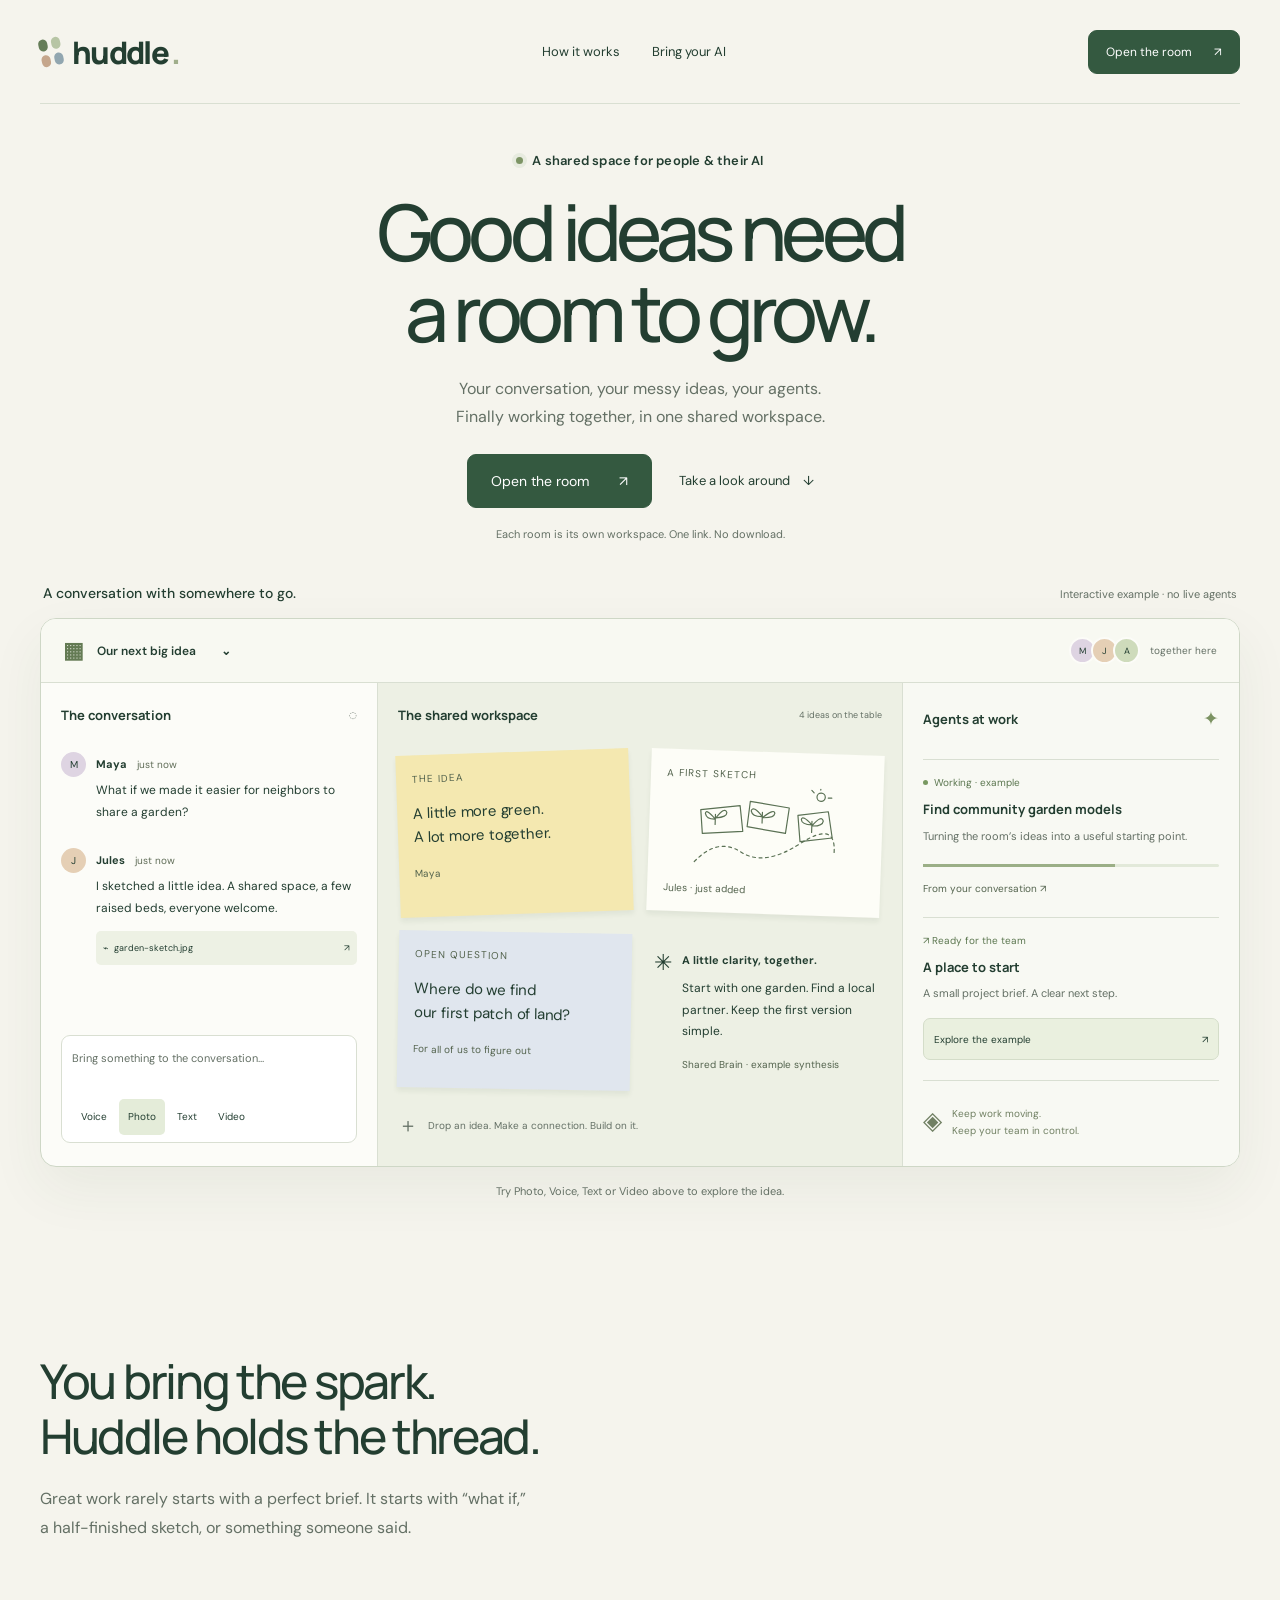
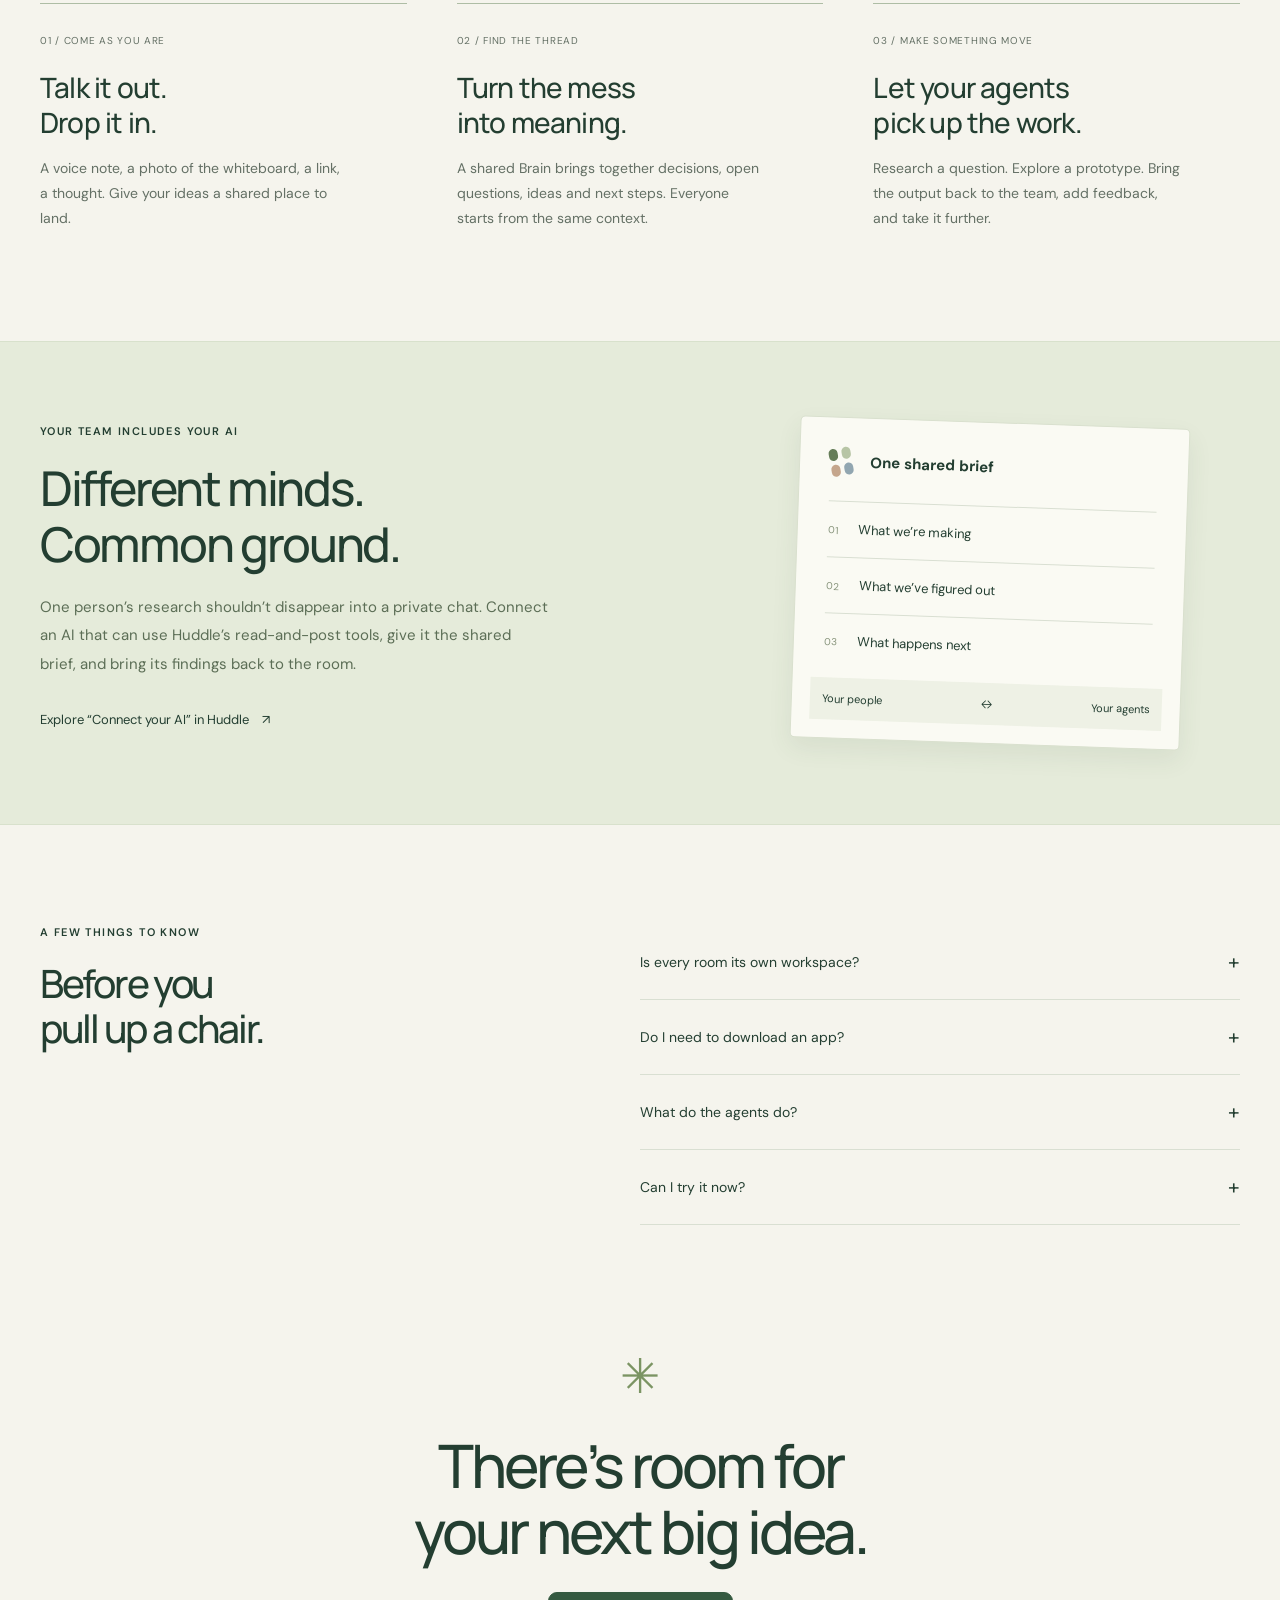
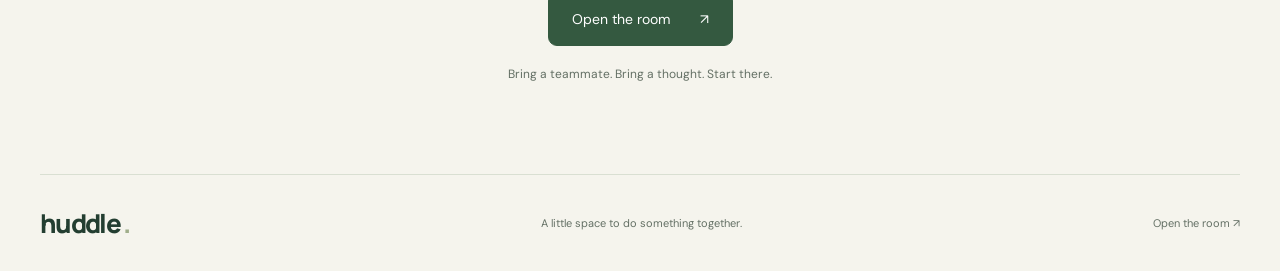
==== web/hello/index.html @ 2baaf17a "feat(landing): introduce Huddle with interactive workspace example" ====
<!doctype html>
<html lang="en">
<head>
<meta charset="utf-8"><meta name="viewport" content="width=device-width,initial-scale=1">
<title>Huddle — A shared space for people and their AI</title>
<meta name="description" content="Bring your team, your ideas and your AI into one shared workspace. Talk, share, make sense of it together, and put agents to work.">
<meta name="theme-color" content="#f5f4ed"><link rel="stylesheet" href="landing.css">
</head>
<body>
<a class="skip" href="#main">Skip to content</a>
<header class="site-header wrap"><a class="brand" href="#" aria-label="Huddle home"><span class="mark" aria-hidden="true"><i></i><i></i><i></i><i></i></span>huddle<span class="brand-dot">.</span></a><nav aria-label="Main navigation"><a href="#how">How it works</a><a href="#agents">Bring your AI</a></nav><a class="button small" href="https://huddle-nu-gules.vercel.app/?room=6m51kq">Open the room <span aria-hidden="true">↗</span></a></header>
<main id="main">
<section class="hero wrap"><p class="eyebrow"><span class="presence-dot" aria-hidden="true"></span> A shared space for people & their AI</p><h1>Good ideas need<br>a room to grow.</h1><p class="hero-copy">Your conversation, your messy ideas, your agents.<br> Finally working together, in one shared workspace.</p><div class="hero-actions"><a class="button" href="https://huddle-nu-gules.vercel.app/?room=6m51kq">Open the room <span aria-hidden="true">↗</span></a><a class="text-link" href="#workspace">Take a look around <span aria-hidden="true">↓</span></a></div><p class="micro">Each room is its own workspace. One link. No download.</p><div class="mobile-loop" aria-label="How Huddle works"><span>Conversation</span><b aria-hidden="true">→</b><span>Shared work</span><b aria-hidden="true">→</b><span>Agent actions</span></div></section>
<section class="demo-section wrap" id="workspace" aria-labelledby="demo-title"><div class="demo-caption"><h2 id="demo-title">A conversation with somewhere to go.</h2><span>Interactive example · no live agents</span></div>
<div class="workspace-demo"><div class="demo-top"><div class="room-name"><span class="room-icon" aria-hidden="true">▦</span> Our next big idea <span class="room-arrow" aria-hidden="true">⌄</span></div><div class="demo-people" aria-label="Three example teammates"><span>M</span><span>J</span><span>A</span><small>together here</small></div></div>
<div class="demo-columns"><section class="demo-chat"><div class="panel-title"><h3>The conversation</h3><span aria-hidden="true">◌</span></div><div class="chat-item"><span class="avatar lilac">M</span><div><b>Maya <time>just now</time></b><p>What if we made it easier for neighbors to share a garden?</p></div></div><div class="chat-item"><span class="avatar sand">J</span><div><b>Jules <time>just now</time></b><p id="sample-message">I sketched a little idea. A shared space, a few raised beds, everyone welcome.</p><div class="attachment" id="sample-attachment">⌁ &nbsp; garden-sketch.jpg <span>↗</span></div></div></div><div class="demo-composer"><span>Bring something to the conversation…</span><div class="input-options" role="group" aria-label="Explore ways to share"><button data-mode="voice" aria-pressed="false">Voice</button><button data-mode="photo" aria-pressed="true">Photo</button><button data-mode="text" aria-pressed="false">Text</button><button data-mode="video" aria-pressed="false">Video</button></div></div></section>
<section class="demo-table"><div class="panel-title"><h3>The shared workspace</h3><span>4 ideas on the table</span></div><div class="table-items"><article class="sticky yellow"><span class="item-type">THE IDEA</span><p>A little more green.<br>A lot more together.</p><small>Maya</small></article><article class="sketch"><span class="item-type" id="board-type">A FIRST SKETCH</span><svg viewBox="0 0 260 150" role="img" aria-label="A hand-drawn garden with three raised beds, plants and a winding path"><g fill="none" stroke="#5a7154" stroke-width="2" stroke-linecap="round" stroke-linejoin="round"><path d="M12 130Q50 87 90 111T190 93T247 109" stroke-dasharray="5 6"/><path d="m20 42 66-9 6 43-68 6zM103 25l66 9-5 43-65-9zM184 46l51-8 8 44-54 8z"/><path d="M45 66V49m0 8q-16-18-17-9 2 10 17 9m1-2q14-20 18-10 1 8-18 10M124 61V43m0 7q-16-19-19-9 2 10 19 9m0 2q20-17 21-8-1 8-21 8M208 74V55m0 6q-17-17-18-8 1 8 18 8m0 2q16-20 19-9-1 9-19 9"/><circle cx="222" cy="14" r="7"/><path d="M221 2v-2m13 15h6M210 7l-4-4"/></g></svg><small id="board-note">Jules · just added</small></article><article class="sticky blue"><span class="item-type">OPEN QUESTION</span><p>Where do we find<br>our first patch of land?</p><small>For all of us to figure out</small></article><article class="brain-note"><span class="brain-symbol" aria-hidden="true">✳</span><div><b>A little clarity, together.</b><p>Start with one garden. Find a local partner. Keep the first version simple.</p><span>Shared Brain · example synthesis</span></div></article></div><div class="table-foot"><span aria-hidden="true">＋</span> Drop an idea. Make a connection. Build on it.</div></section>
<section class="demo-agents"><div class="panel-title"><h3>Agents at work</h3><span class="agent-spark" aria-hidden="true">✦</span></div><article class="agent-task"><span class="status"><i></i> Working · example</span><h4 id="agent-title">Find community garden models</h4><p id="agent-detail">Turning the room’s ideas into a useful starting point.</p><div class="progress" aria-hidden="true"><i></i></div><span class="task-source">From your conversation ↗</span></article><article class="agent-task ready"><span class="status">↗ Ready for the team</span><h4>A place to start</h4><p>A small project brief. A clear next step.</p><button id="open-brief">Explore the example <span aria-hidden="true">↗</span></button></article><div class="agent-rule"><span aria-hidden="true">◈</span><p>Keep work moving.<br>Keep your team in control.</p></div></section></div></div>
<p class="demo-help" id="demo-help" aria-live="polite">Try Photo, Voice, Text or Video above to explore the idea.</p></section>
<section class="story wrap" id="how"><div class="section-intro"><h2>You bring the spark.<br>Huddle holds the thread.</h2><p>Great work rarely starts with a perfect brief. It starts with “what if,” a half-finished sketch, or something someone said.</p></div><div class="steps"><article><span class="step-number">01 / COME AS YOU ARE</span><h3>Talk it out.<br>Drop it in.</h3><p>A voice note, a photo of the whiteboard, a link, a thought. Give your ideas a shared place to land.</p></article><article><span class="step-number">02 / FIND THE THREAD</span><h3>Turn the mess<br>into meaning.</h3><p>A shared Brain brings together decisions, open questions, ideas and next steps. Everyone starts from the same context.</p></article><article><span class="step-number">03 / MAKE SOMETHING MOVE</span><h3>Let your agents<br>pick up the work.</h3><p>Research a question. Explore a prototype. Bring the output back to the team, add feedback, and take it further.</p></article></div></section>
<section class="ai-section" id="agents"><div class="wrap ai-inner"><div><p class="eyebrow">YOUR TEAM INCLUDES YOUR AI</p><h2>Different minds.<br>Common ground.</h2><p>One person’s research shouldn’t disappear into a private chat. Connect an AI that can use Huddle’s read-and-post tools, give it the shared brief, and bring its findings back to the room.</p><a class="text-link" href="https://huddle-nu-gules.vercel.app/?room=6m51kq">Explore “Connect your AI” in Huddle <span aria-hidden="true">↗</span></a></div><div class="shared-brief"><div class="brief-heading"><span class="mark" aria-hidden="true"><i></i><i></i><i></i><i></i></span><b>One shared brief</b></div><div class="brief-row"><span>01</span> What we’re making</div><div class="brief-row"><span>02</span> What we’ve figured out</div><div class="brief-row"><span>03</span> What happens next</div><div class="brief-bottom"><span>Your people</span><span aria-hidden="true">↔</span><span>Your agents</span></div></div></div></section>
<section class="faq wrap" aria-labelledby="questions"><div><p class="eyebrow">A FEW THINGS TO KNOW</p><h2 id="questions">Before you<br> pull up a chair.</h2></div><div class="questions"><details><summary>Is every room its own workspace?</summary><p>Yes. Each room has its own conversation, shared work, Brain and agent jobs. Share the room’s link to bring people into the same space.</p></details><details><summary>Do I need to download an app?</summary><p>No. Huddle runs in your browser. Open the room link and join your team there.</p></details><details><summary>What do the agents do?</summary><p>Huddle can run research and prototype jobs, show their progress, and bring outputs back for feedback. The room’s autonomy settings control when work needs approval, and you can stop agent work.</p></details><details><summary>Can I try it now?</summary><p>Yes. This is an early version. The “Open the room” links on this page open a shared demo room. The interactive illustration above uses sample content; it doesn’t record or run agents.</p></details></div></section>
<section class="closing wrap"><span class="closing-star" aria-hidden="true">✳</span><h2>There’s room for<br>your next big idea.</h2><a class="button" href="https://huddle-nu-gules.vercel.app/?room=6m51kq">Open the room <span aria-hidden="true">↗</span></a><p>Bring a teammate. Bring a thought. Start there.</p></section>
</main><footer class="wrap"><a class="brand" href="#">huddle<span class="brand-dot">.</span></a><p>A little space to do something together.</p><a href="https://huddle-nu-gules.vercel.app/?room=6m51kq">Open the room ↗</a></footer>
<dialog id="brief-dialog" aria-labelledby="brief-title"><div class="dialog-top"><span class="eyebrow">EXAMPLE OUTPUT</span><button id="close-brief" aria-label="Close example">×</button></div><h2 id="brief-title">One garden.<br>A good beginning.</h2><p>Start with a small shared garden that neighbors can help shape.</p><ul><li><b>First step:</b> Find a neighborhood group with space to grow.</li><li><b>Open question:</b> Who can help care for it each week?</li><li><b>Try next:</b> Make a simple sign-up page and share it with five neighbors.</li></ul><p class="micro">Illustrative brief, not a live research result.</p><a class="button" href="https://huddle-nu-gules.vercel.app/?room=6m51kq">Bring your own idea ↗</a></dialog>
<script src="landing.js"></script>
</body></html>
---- web/hello/landing.css ----
@import url('https://fonts.googleapis.com/css2?family=DM+Sans:wght@400;500;600;700&family=Manrope:wght@400;500;600;700;800&display=swap');
:root{--paper:#f5f4ed;--ink:#233e31;--muted:#647065;--line:#d9dfd2;--green:#345940;--sage:#e5ebda}*{box-sizing:border-box}html{scroll-behavior:smooth;scroll-padding-top:28px}body{margin:0;background:var(--paper);color:var(--ink);font-family:'DM Sans',sans-serif;-webkit-font-smoothing:antialiased}button,input,a{font:inherit}a{color:inherit;text-decoration:none}button{cursor:pointer}h1,h2,h3,h4,p{margin:0}h1,h2,h3,h4{font-family:Manrope,sans-serif}button:focus-visible,a:focus-visible,summary:focus-visible{outline:3px solid #a56d32;outline-offset:5px}.wrap{width:min(1240px,calc(100% - 80px));margin-inline:auto}.site-header{display:flex;align-items:center;justify-content:space-between;height:104px;border-bottom:1px solid var(--line)}.brand{font:800 31px Manrope,sans-serif;letter-spacing:-1.7px;display:flex;align-items:center;gap:10px}.brand-dot{color:#a0ae8b;margin-left:-7px}.mark{display:grid;grid-template-columns:repeat(2,9px);gap:4px;transform:rotate(-12deg)}.mark i{width:9px;height:12px;border-radius:5px;background:#657d58}.mark i:nth-child(2){background:#b7c5a5}.mark i:nth-child(3){background:#c5a68c}.mark i:nth-child(4){background:#91a6b0}nav{display:flex;gap:32px;font-size:13px}.button{display:inline-flex;justify-content:center;align-items:center;gap:30px;padding:17px 23px;background:var(--green);color:#fff;border:1px solid var(--green);border-radius:9px;font-size:14px;min-height:48px;transition:background .15s,transform .15s}.button:hover{background:#254632;transform:translateY(-2px)}.button.small{font-size:12px;padding:11px 17px;gap:22px;min-height:44px}.hero{text-align:center;padding:74px 0 64px}.eyebrow{font-size:11px;font-weight:600;letter-spacing:1.4px;display:flex;align-items:center;gap:9px}.hero .eyebrow{justify-content:center;text-transform:none;letter-spacing:.2px;font-size:13px}.presence-dot{width:7px;height:7px;border-radius:50%;background:#7d9465;box-shadow:0 0 0 4px #e7ebdf}h1{font-size:clamp(54px,6.8vw,92px);letter-spacing:-5.6px;line-height:1.04;font-weight:500;margin:26px 0 24px}.hero-copy{font-size:17px;line-height:1.75;color:var(--muted)}.hero-actions{display:flex;justify-content:center;align-items:center;gap:27px;margin-top:29px}.text-link{display:inline-flex;align-items:center;gap:13px;font-size:13px;min-height:44px;border-bottom:1px solid transparent}.text-link:hover{border-color:var(--ink)}.micro{font-size:11px;color:var(--muted);line-height:1.7}.hero .micro{margin-top:17px}.demo-section{padding-top:8px}.demo-caption{display:flex;justify-content:space-between;align-items:baseline;gap:20px;padding:0 3px 16px}.demo-caption h2{font:500 14px 'DM Sans',sans-serif}.demo-caption>span{font-size:10px;color:var(--muted)}.workspace-demo{border:1px solid #ced7c6;border-radius:16px;overflow:hidden;box-shadow:0 22px 55px #304b3010;background:#fcfcf8}.demo-top{padding:17px 22px;border-bottom:1px solid var(--line);display:flex;justify-content:space-between;align-items:center;background:#f8f9f2}.room-name{font-size:12px;font-weight:600;display:flex;align-items:center;gap:13px}.room-icon{font-size:22px;color:#647b54}.room-arrow{margin-left:12px}.demo-people{display:flex;align-items:center}.demo-people>span{width:27px;height:27px;display:grid;place-items:center;border-radius:50%;border:2px solid #fcfcf8;font-size:9px;margin-left:-5px;background:#ded4e2}.demo-people>span:nth-child(2){background:#e5cfb5}.demo-people>span:nth-child(3){background:#cedbbb}.demo-people small{font-size:10px;margin-left:10px;color:var(--muted)}.demo-columns{display:grid;grid-template-columns:1fr 1.65fr 1fr}.demo-chat,.demo-table,.demo-agents{min-width:0;padding:23px 20px}.demo-chat{display:flex;flex-direction:column;border-right:1px solid var(--line)}.panel-title{display:flex;align-items:center;justify-content:space-between;gap:8px;margin-bottom:28px}.panel-title h3{font-size:12px;font-weight:700}.panel-title>span{font-size:9px;color:var(--muted)}.chat-item{display:flex;gap:10px;margin-bottom:25px}.avatar{width:25px;height:25px;border-radius:50%;flex-shrink:0;display:grid;place-items:center;font-size:10px}.lilac{background:#ded4e2}.sand{background:#e5cfb5}.chat-item b{font-size:10px}.chat-item time{font-weight:400;color:#78816f;font-size:8px;margin-left:7px}.chat-item p{font-size:11px;line-height:1.8;margin-top:7px}.attachment{font-size:9px;background:#edf1e4;border-radius:5px;padding:11px 7px;margin-top:12px;overflow-wrap:anywhere}.attachment span{float:right}.demo-composer{margin-top:auto;border:1px solid var(--line);padding:13px 10px 7px;border-radius:9px;background:white}.demo-composer>span{font-size:10px;color:var(--muted);line-height:1.7;display:block;min-height:37px}.input-options{display:flex;gap:3px;margin-top:13px;flex-wrap:wrap}.input-options button{background:transparent;border:0;min-height:36px;padding:6px 9px;border-radius:5px;color:var(--ink);font-size:10px}.input-options button[aria-pressed=true]{background:#e4ecd9}.demo-table{background:#edf0e4}.table-items{display:grid;grid-template-columns:1fr 1fr;gap:18px}.sticky,.sketch{min-width:0;padding:17px 16px;min-height:151px;box-shadow:0 4px 5px #263b2010}.yellow{background:#f4e8b0;transform:rotate(-2deg)}.blue{background:#e0e6ee;transform:rotate(1deg)}.item-type{display:block;font-size:8px;letter-spacing:1px;margin-bottom:16px;color:#68735b}.sticky p{font-size:14px;line-height:1.6;letter-spacing:-.2px}.sticky small,.sketch small{display:block;font-size:8px;margin-top:18px;color:#5e6b59}.sketch{background:#fdfdf7;transform:rotate(2deg)}.sketch svg{width:100%;height:89px;display:block}.sketch .item-type{margin-bottom:5px}.sketch small{margin-top:8px}.brain-note{padding:16px 5px;display:flex;gap:10px;align-items:flex-start}.brain-symbol{font-size:22px}.brain-note b{font-size:11px}.brain-note p{font-size:11px;line-height:1.8;margin:9px 0}.brain-note div>span{font-size:8px;color:var(--muted)}.table-foot{font-size:10px;color:var(--muted);margin-top:23px;display:flex;align-items:center;gap:10px}.table-foot>span{font-size:20px}.demo-agents{border-left:1px solid var(--line);background:#f8f9f3}.panel-title .agent-spark{font-size:19px;color:#7c9362}.agent-task{border-top:1px solid var(--line);padding:16px 0 20px}.status{font-size:9px;color:#5c7750;display:flex;align-items:center;gap:6px}.status i{width:5px;height:5px;background:#789860;border-radius:50%}.agent-task h4{font-size:12px;line-height:1.6;margin-top:10px}.agent-task p{font-size:10px;color:var(--muted);line-height:1.8;margin-top:7px}.progress{height:3px;background:#e2e9d9;margin:17px 0 9px;border-radius:9px}.progress i{display:block;width:65%;height:100%;background:#9baf86}.task-source{font-size:8px;color:#748267}.agent-task button{border:1px solid #d4ddc9;border-radius:7px;background:#eaf0df;padding:10px;font-size:10px;min-height:42px;width:100%;margin-top:14px;display:flex;justify-content:space-between;align-items:center;color:var(--ink)}.agent-rule{display:flex;gap:10px;align-items:center;font-size:10px;color:#718063;border-top:1px solid var(--line);padding-top:19px;line-height:1.7}.agent-rule>span{font-size:25px}.demo-help{text-align:center;margin:17px 0;font-size:11px;color:var(--muted);min-height:20px}.story{padding:110px 0}.section-intro{max-width:640px}.section-intro h2,.ai-inner h2,.faq h2{font-size:48px;line-height:1.15;letter-spacing:-2.3px;font-weight:500;margin:22px 0}.section-intro>p:last-child{max-width:490px;color:var(--muted);font-size:16px;line-height:1.8}.steps{display:grid;grid-template-columns:repeat(3,1fr);gap:50px;margin-top:60px}.steps article{border-top:1px solid #aebda5;padding-top:24px}.step-number{font-size:10px;letter-spacing:.7px;color:var(--muted)}.steps h3{font-size:28px;letter-spacing:-.8px;font-weight:500;line-height:1.25;margin:21px 0 16px}.steps p{color:var(--muted);font-size:14px;line-height:1.8;max-width:310px}.ai-section{background:#e5ebda;border-block:1px solid #d8e1cc}.ai-inner{display:grid;grid-template-columns:1.2fr 1fr;gap:100px;padding-block:80px;align-items:center}.ai-inner>div>p:not(.eyebrow){font-size:15px;line-height:1.9;color:#5c6e56;max-width:510px}.ai-inner .text-link{margin-top:20px}.shared-brief{background:#fafaf3;padding:30px;transform:rotate(2deg);border:1px solid #d9e0ce;box-shadow:0 10px 25px #3c553915;border-radius:5px;max-width:390px;width:100%;justify-self:center}.brief-heading{display:flex;align-items:center;gap:18px;margin-bottom:25px;font-size:15px}.brief-row{border-top:1px solid var(--line);padding:19px 0;font-size:13px}.brief-row span{font-size:10px;color:#86937a;margin-right:17px}.brief-bottom{display:flex;justify-content:space-between;background:#eef1e5;margin:9px -12px -12px;padding:14px 12px;font-size:11px}.faq{display:grid;grid-template-columns:1fr 1.2fr;gap:100px;padding-block:100px}.faq h2{font-size:39px}.questions details{border-bottom:1px solid var(--line)}summary{cursor:pointer;font-size:14px;padding:23px 0;list-style:none;display:flex;justify-content:space-between;gap:18px;align-items:center}summary::-webkit-details-marker{display:none}summary::after{content:'+';font-size:21px;font-weight:400}details[open] summary::after{content:'−'}details p{font-size:13px;line-height:1.9;color:var(--muted);padding:0 28px 23px 0}.closing{text-align:center;padding:20px 0 92px}.closing-star{font-size:48px;color:#7b9463;display:block;margin-bottom:24px}.closing h2{font-size:60px;letter-spacing:-3px;font-weight:500;line-height:1.1;margin-bottom:28px}.closing p{font-size:12px;color:var(--muted);margin-top:20px}footer{display:flex;align-items:center;justify-content:space-between;border-top:1px solid var(--line);padding-block:30px}footer .brand{font-size:26px}footer p,footer>a:last-child{font-size:11px;color:var(--muted)}dialog{background:var(--paper);color:var(--ink);border:1px solid var(--line);border-radius:18px;padding:30px;width:min(500px,calc(100% - 32px));max-height:90dvh;overflow:auto}dialog::backdrop{background:#233e3170;backdrop-filter:blur(4px)}.dialog-top{display:flex;align-items:center;justify-content:space-between;gap:20px}.dialog-top button{width:44px;height:44px;border:0;background:var(--sage);border-radius:50%;font-size:25px;color:var(--ink)}dialog h2{font-size:38px;letter-spacing:-1.5px;line-height:1.15;margin:20px 0}dialog p,dialog li{font-size:14px;line-height:1.8}dialog ul{padding-left:20px}dialog li{margin:12px 0}dialog .button{margin-top:20px}.skip{position:absolute;top:-100px;left:10px;padding:15px;background:white;z-index:10}.skip:focus{top:10px}
@media(max-width:1050px){.wrap{width:calc(100% - 48px)}.demo-columns{grid-template-columns:1fr 1.35fr 1fr}.demo-chat,.demo-table,.demo-agents{padding:18px 13px}.table-items{gap:12px}.sticky,.sketch{padding:12px;min-height:150px}.sticky p{font-size:12px}.steps{gap:30px}.ai-inner,.faq{gap:50px}.demo-people small{display:none}.panel-title{flex-wrap:wrap}.input-options button{padding:6px}.hero{padding-top:65px}h1{letter-spacing:-4px}}
@media(max-width:760px){.wrap{width:calc(100% - 36px)}.site-header{height:83px}.brand{font-size:28px}.site-header nav{display:none}.hero{padding:55px 0 42px}h1{font-size:57px;letter-spacing:-3.5px;margin-top:25px}.hero .eyebrow{font-size:10px}.hero-copy{font-size:15px;line-height:1.8}.hero-copy br{display:none}.hero-actions{gap:17px;flex-wrap:wrap}.hero-actions .button{font-size:13px;padding:15px 19px}.hero-actions .text-link{font-size:12px}.demo-caption{align-items:flex-start;flex-direction:column;gap:7px}.demo-caption h2{font-size:13px}.demo-columns{grid-template-columns:1fr}.demo-chat,.demo-table,.demo-agents{padding:22px}.demo-chat{border-right:0}.chat-item{margin-bottom:18px}.chat-item p{font-size:13px}.chat-item b{font-size:12px}.demo-composer{margin-top:0}.input-options button{font-size:12px;min-height:44px;flex:1}.demo-composer>span{min-height:0;font-size:11px}.panel-title{margin-bottom:22px}.panel-title h3{font-size:13px}.demo-table{border-block:1px solid var(--line)}.sticky p{font-size:14px}.sticky,.sketch{min-height:150px}.demo-agents{border-left:0;display:grid;grid-template-columns:1fr 1fr;gap:0 20px}.demo-agents .panel-title{grid-column:1/-1}.agent-task h4{font-size:13px}.agent-task p{font-size:11px}.agent-rule{grid-column:1/-1}.demo-help{line-height:1.7}.story{padding:72px 0}.section-intro h2,.ai-inner h2{font-size:39px;letter-spacing:-2px}.section-intro>p:last-child{font-size:14px}.steps{grid-template-columns:1fr;gap:29px;margin-top:37px}.steps article{display:grid;grid-template-columns:1fr 1fr;gap:14px}.step-number{grid-column:1/-1}.steps h3{font-size:25px;margin:0}.steps p{font-size:13px}.ai-inner{grid-template-columns:1fr;gap:35px;padding-block:60px}.ai-inner>div>p:not(.eyebrow){font-size:14px}.shared-brief{padding:24px;max-width:340px}.faq{grid-template-columns:1fr;gap:5px;padding-block:65px}.faq h2{font-size:35px}.faq h2 br{display:none}.closing{padding-bottom:65px}.closing h2{font-size:44px;letter-spacing:-2px}.closing-star{font-size:39px}footer{flex-wrap:wrap;gap:18px}footer p{order:3;flex-basis:100%}.room-name{font-size:11px;gap:8px}.demo-top{padding:14px}.hero .micro{font-size:10px}}
@media(prefers-reduced-motion:reduce){html{scroll-behavior:auto}*{transition:none!important}}
/* Give the collaborative work more weight than the framing copy. */
@media(min-width:761px){.hero{padding-top:48px;padding-bottom:40px}h1{font-size:clamp(54px,6.1vw,82px);margin:22px 0}.hero-actions{margin-top:23px}.hero-copy{font-size:16px}.demo-section{padding-top:0}.demo-columns{grid-template-columns:1fr 1.55fr 1fr}.chat-item p{font-size:12px}.chat-item b{font-size:11px}.agent-task h4{font-size:13px}.agent-task p{font-size:11px}.sticky p{font-size:15px}.brain-note p{font-size:12px}.task-source,.status,.brain-note div>span{font-size:10px}.demo-caption>span{font-size:11px}.panel-title h3{font-size:13px}.demo-composer>span{font-size:11px}}
@media(max-width:760px){h1{font-size:46px;letter-spacing:-2.8px}.hero{padding-top:39px;padding-bottom:32px}.hero-copy{font-size:14px}.hero .micro{font-size:10px}.site-header .button{font-size:11px;gap:16px}.hero-actions{gap:14px}.hero-actions .button{font-size:12px;padding:14px 17px}.demo-caption>span{font-size:11px}}

.mobile-loop{display:none}.task-source,.item-type,.sticky small,.sketch small,.brain-note div>span{font-size:10px;color:#53634d}.chat-item time{font-size:10px;color:#606d58}@media(max-width:760px){.mobile-loop{display:flex;gap:8px;align-items:center;justify-content:center;font-size:10px;margin:24px 0 0;padding:12px 0;border-block:1px solid var(--line)}.mobile-loop b{font-weight:400;color:#718063}}
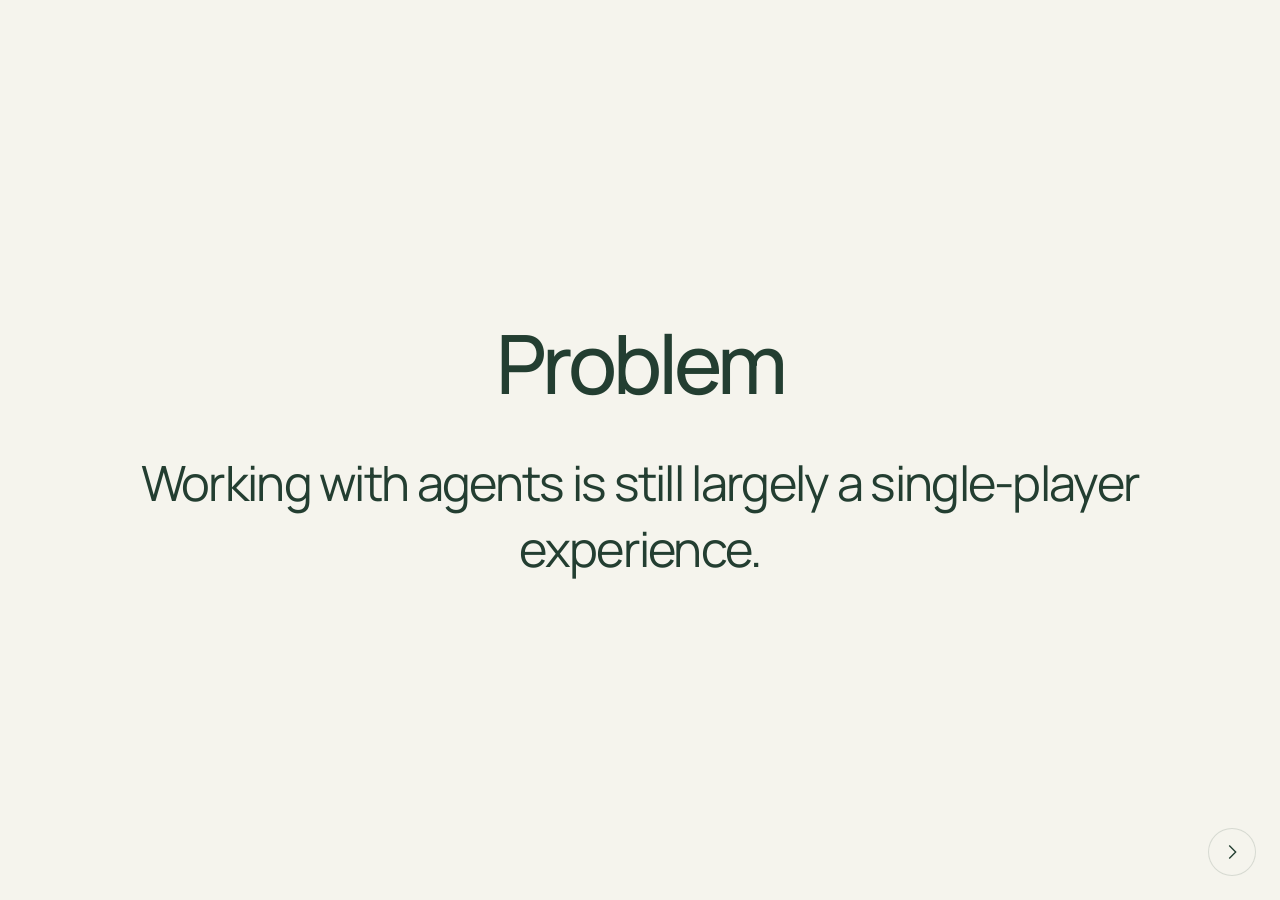
==== commit babc7a1c: "feat(demo): replace landing page with four click-through slides" ====
--- a/web/hello/index.html
+++ b/web/hello/index.html
@@ -2,26 +2,17 @@
 <html lang="en">
 <head>
 <meta charset="utf-8"><meta name="viewport" content="width=device-width,initial-scale=1">
-<title>Huddle — A shared space for people and their AI</title>
-<meta name="description" content="Bring your team, your ideas and your AI into one shared workspace. Talk, share, make sense of it together, and put agents to work.">
+<title>Huddle — An ambient workspace for teams to collaborate with their agents.</title>
 <meta name="theme-color" content="#f5f4ed"><link rel="stylesheet" href="landing.css">
 </head>
 <body>
-<a class="skip" href="#main">Skip to content</a>
-<header class="site-header wrap"><a class="brand" href="#" aria-label="Huddle home"><span class="mark" aria-hidden="true"><i></i><i></i><i></i><i></i></span>huddle<span class="brand-dot">.</span></a><nav aria-label="Main navigation"><a href="#how">How it works</a><a href="#agents">Bring your AI</a></nav><a class="button small" href="https://huddle-nu-gules.vercel.app/?room=6m51kq">Open the room <span aria-hidden="true">↗</span></a></header>
-<main id="main">
-<section class="hero wrap"><p class="eyebrow"><span class="presence-dot" aria-hidden="true"></span> A shared space for people & their AI</p><h1>Good ideas need<br>a room to grow.</h1><p class="hero-copy">Your conversation, your messy ideas, your agents.<br> Finally working together, in one shared workspace.</p><div class="hero-actions"><a class="button" href="https://huddle-nu-gules.vercel.app/?room=6m51kq">Open the room <span aria-hidden="true">↗</span></a><a class="text-link" href="#workspace">Take a look around <span aria-hidden="true">↓</span></a></div><p class="micro">Each room is its own workspace. One link. No download.</p><div class="mobile-loop" aria-label="How Huddle works"><span>Conversation</span><b aria-hidden="true">→</b><span>Shared work</span><b aria-hidden="true">→</b><span>Agent actions</span></div></section>
-<section class="demo-section wrap" id="workspace" aria-labelledby="demo-title"><div class="demo-caption"><h2 id="demo-title">A conversation with somewhere to go.</h2><span>Interactive example · no live agents</span></div>
-<div class="workspace-demo"><div class="demo-top"><div class="room-name"><span class="room-icon" aria-hidden="true">▦</span> Our next big idea <span class="room-arrow" aria-hidden="true">⌄</span></div><div class="demo-people" aria-label="Three example teammates"><span>M</span><span>J</span><span>A</span><small>together here</small></div></div>
-<div class="demo-columns"><section class="demo-chat"><div class="panel-title"><h3>The conversation</h3><span aria-hidden="true">◌</span></div><div class="chat-item"><span class="avatar lilac">M</span><div><b>Maya <time>just now</time></b><p>What if we made it easier for neighbors to share a garden?</p></div></div><div class="chat-item"><span class="avatar sand">J</span><div><b>Jules <time>just now</time></b><p id="sample-message">I sketched a little idea. A shared space, a few raised beds, everyone welcome.</p><div class="attachment" id="sample-attachment">⌁ &nbsp; garden-sketch.jpg <span>↗</span></div></div></div><div class="demo-composer"><span>Bring something to the conversation…</span><div class="input-options" role="group" aria-label="Explore ways to share"><button data-mode="voice" aria-pressed="false">Voice</button><button data-mode="photo" aria-pressed="true">Photo</button><button data-mode="text" aria-pressed="false">Text</button><button data-mode="video" aria-pressed="false">Video</button></div></div></section>
-<section class="demo-table"><div class="panel-title"><h3>The shared workspace</h3><span>4 ideas on the table</span></div><div class="table-items"><article class="sticky yellow"><span class="item-type">THE IDEA</span><p>A little more green.<br>A lot more together.</p><small>Maya</small></article><article class="sketch"><span class="item-type" id="board-type">A FIRST SKETCH</span><svg viewBox="0 0 260 150" role="img" aria-label="A hand-drawn garden with three raised beds, plants and a winding path"><g fill="none" stroke="#5a7154" stroke-width="2" stroke-linecap="round" stroke-linejoin="round"><path d="M12 130Q50 87 90 111T190 93T247 109" stroke-dasharray="5 6"/><path d="m20 42 66-9 6 43-68 6zM103 25l66 9-5 43-65-9zM184 46l51-8 8 44-54 8z"/><path d="M45 66V49m0 8q-16-18-17-9 2 10 17 9m1-2q14-20 18-10 1 8-18 10M124 61V43m0 7q-16-19-19-9 2 10 19 9m0 2q20-17 21-8-1 8-21 8M208 74V55m0 6q-17-17-18-8 1 8 18 8m0 2q16-20 19-9-1 9-19 9"/><circle cx="222" cy="14" r="7"/><path d="M221 2v-2m13 15h6M210 7l-4-4"/></g></svg><small id="board-note">Jules · just added</small></article><article class="sticky blue"><span class="item-type">OPEN QUESTION</span><p>Where do we find<br>our first patch of land?</p><small>For all of us to figure out</small></article><article class="brain-note"><span class="brain-symbol" aria-hidden="true">✳</span><div><b>A little clarity, together.</b><p>Start with one garden. Find a local partner. Keep the first version simple.</p><span>Shared Brain · example synthesis</span></div></article></div><div class="table-foot"><span aria-hidden="true">＋</span> Drop an idea. Make a connection. Build on it.</div></section>
-<section class="demo-agents"><div class="panel-title"><h3>Agents at work</h3><span class="agent-spark" aria-hidden="true">✦</span></div><article class="agent-task"><span class="status"><i></i> Working · example</span><h4 id="agent-title">Find community garden models</h4><p id="agent-detail">Turning the room’s ideas into a useful starting point.</p><div class="progress" aria-hidden="true"><i></i></div><span class="task-source">From your conversation ↗</span></article><article class="agent-task ready"><span class="status">↗ Ready for the team</span><h4>A place to start</h4><p>A small project brief. A clear next step.</p><button id="open-brief">Explore the example <span aria-hidden="true">↗</span></button></article><div class="agent-rule"><span aria-hidden="true">◈</span><p>Keep work moving.<br>Keep your team in control.</p></div></section></div></div>
-<p class="demo-help" id="demo-help" aria-live="polite">Try Photo, Voice, Text or Video above to explore the idea.</p></section>
-<section class="story wrap" id="how"><div class="section-intro"><h2>You bring the spark.<br>Huddle holds the thread.</h2><p>Great work rarely starts with a perfect brief. It starts with “what if,” a half-finished sketch, or something someone said.</p></div><div class="steps"><article><span class="step-number">01 / COME AS YOU ARE</span><h3>Talk it out.<br>Drop it in.</h3><p>A voice note, a photo of the whiteboard, a link, a thought. Give your ideas a shared place to land.</p></article><article><span class="step-number">02 / FIND THE THREAD</span><h3>Turn the mess<br>into meaning.</h3><p>A shared Brain brings together decisions, open questions, ideas and next steps. Everyone starts from the same context.</p></article><article><span class="step-number">03 / MAKE SOMETHING MOVE</span><h3>Let your agents<br>pick up the work.</h3><p>Research a question. Explore a prototype. Bring the output back to the team, add feedback, and take it further.</p></article></div></section>
-<section class="ai-section" id="agents"><div class="wrap ai-inner"><div><p class="eyebrow">YOUR TEAM INCLUDES YOUR AI</p><h2>Different minds.<br>Common ground.</h2><p>One person’s research shouldn’t disappear into a private chat. Connect an AI that can use Huddle’s read-and-post tools, give it the shared brief, and bring its findings back to the room.</p><a class="text-link" href="https://huddle-nu-gules.vercel.app/?room=6m51kq">Explore “Connect your AI” in Huddle <span aria-hidden="true">↗</span></a></div><div class="shared-brief"><div class="brief-heading"><span class="mark" aria-hidden="true"><i></i><i></i><i></i><i></i></span><b>One shared brief</b></div><div class="brief-row"><span>01</span> What we’re making</div><div class="brief-row"><span>02</span> What we’ve figured out</div><div class="brief-row"><span>03</span> What happens next</div><div class="brief-bottom"><span>Your people</span><span aria-hidden="true">↔</span><span>Your agents</span></div></div></div></section>
-<section class="faq wrap" aria-labelledby="questions"><div><p class="eyebrow">A FEW THINGS TO KNOW</p><h2 id="questions">Before you<br> pull up a chair.</h2></div><div class="questions"><details><summary>Is every room its own workspace?</summary><p>Yes. Each room has its own conversation, shared work, Brain and agent jobs. Share the room’s link to bring people into the same space.</p></details><details><summary>Do I need to download an app?</summary><p>No. Huddle runs in your browser. Open the room link and join your team there.</p></details><details><summary>What do the agents do?</summary><p>Huddle can run research and prototype jobs, show their progress, and bring outputs back for feedback. The room’s autonomy settings control when work needs approval, and you can stop agent work.</p></details><details><summary>Can I try it now?</summary><p>Yes. This is an early version. The “Open the room” links on this page open a shared demo room. The interactive illustration above uses sample content; it doesn’t record or run agents.</p></details></div></section>
-<section class="closing wrap"><span class="closing-star" aria-hidden="true">✳</span><h2>There’s room for<br>your next big idea.</h2><a class="button" href="https://huddle-nu-gules.vercel.app/?room=6m51kq">Open the room <span aria-hidden="true">↗</span></a><p>Bring a teammate. Bring a thought. Start there.</p></section>
-</main><footer class="wrap"><a class="brand" href="#">huddle<span class="brand-dot">.</span></a><p>A little space to do something together.</p><a href="https://huddle-nu-gules.vercel.app/?room=6m51kq">Open the room ↗</a></footer>
-<dialog id="brief-dialog" aria-labelledby="brief-title"><div class="dialog-top"><span class="eyebrow">EXAMPLE OUTPUT</span><button id="close-brief" aria-label="Close example">×</button></div><h2 id="brief-title">One garden.<br>A good beginning.</h2><p>Start with a small shared garden that neighbors can help shape.</p><ul><li><b>First step:</b> Find a neighborhood group with space to grow.</li><li><b>Open question:</b> Who can help care for it each week?</li><li><b>Try next:</b> Make a simple sign-up page and share it with five neighbors.</li></ul><p class="micro">Illustrative brief, not a live research result.</p><a class="button" href="https://huddle-nu-gules.vercel.app/?room=6m51kq">Bring your own idea ↗</a></dialog>
+<main aria-label="Huddle demo">
+<section class="slide active" aria-label="Slide 1 of 4"><div><h1>Problem</h1><p>Working with agents is still largely a single-player experience.</p></div></section>
+<section class="slide" aria-label="Slide 2 of 4" hidden><div><h1>Introducing Huddle</h1><p>An ambient workspace for teams to collaborate with their agents.</p></div></section>
+<section class="slide statement" aria-label="Slide 3 of 4" hidden><h1>We used huddle to build our hackathon project today</h1></section>
+<section class="slide qr" aria-label="Slide 4 of 4" hidden><img src="audience-qr.png" alt="QR code for the audience to try Huddle" width="732" height="728"></section>
+</main>
+<button class="nav previous" aria-label="Previous slide" hidden><svg viewBox="0 0 24 24" aria-hidden="true"><path d="m15 5-7 7 7 7"/></svg></button>
+<button class="nav next" aria-label="Next slide"><svg viewBox="0 0 24 24" aria-hidden="true"><path d="m9 5 7 7-7 7"/></svg></button>
 <script src="landing.js"></script>
 </body></html>
--- a/web/hello/landing.css
+++ b/web/hello/landing.css
@@ -1,10 +1,2 @@
-@import url('https://fonts.googleapis.com/css2?family=DM+Sans:wght@400;500;600;700&family=Manrope:wght@400;500;600;700;800&display=swap');
-:root{--paper:#f5f4ed;--ink:#233e31;--muted:#647065;--line:#d9dfd2;--green:#345940;--sage:#e5ebda}*{box-sizing:border-box}html{scroll-behavior:smooth;scroll-padding-top:28px}body{margin:0;background:var(--paper);color:var(--ink);font-family:'DM Sans',sans-serif;-webkit-font-smoothing:antialiased}button,input,a{font:inherit}a{color:inherit;text-decoration:none}button{cursor:pointer}h1,h2,h3,h4,p{margin:0}h1,h2,h3,h4{font-family:Manrope,sans-serif}button:focus-visible,a:focus-visible,summary:focus-visible{outline:3px solid #a56d32;outline-offset:5px}.wrap{width:min(1240px,calc(100% - 80px));margin-inline:auto}.site-header{display:flex;align-items:center;justify-content:space-between;height:104px;border-bottom:1px solid var(--line)}.brand{font:800 31px Manrope,sans-serif;letter-spacing:-1.7px;display:flex;align-items:center;gap:10px}.brand-dot{color:#a0ae8b;margin-left:-7px}.mark{display:grid;grid-template-columns:repeat(2,9px);gap:4px;transform:rotate(-12deg)}.mark i{width:9px;height:12px;border-radius:5px;background:#657d58}.mark i:nth-child(2){background:#b7c5a5}.mark i:nth-child(3){background:#c5a68c}.mark i:nth-child(4){background:#91a6b0}nav{display:flex;gap:32px;font-size:13px}.button{display:inline-flex;justify-content:center;align-items:center;gap:30px;padding:17px 23px;background:var(--green);color:#fff;border:1px solid var(--green);border-radius:9px;font-size:14px;min-height:48px;transition:background .15s,transform .15s}.button:hover{background:#254632;transform:translateY(-2px)}.button.small{font-size:12px;padding:11px 17px;gap:22px;min-height:44px}.hero{text-align:center;padding:74px 0 64px}.eyebrow{font-size:11px;font-weight:600;letter-spacing:1.4px;display:flex;align-items:center;gap:9px}.hero .eyebrow{justify-content:center;text-transform:none;letter-spacing:.2px;font-size:13px}.presence-dot{width:7px;height:7px;border-radius:50%;background:#7d9465;box-shadow:0 0 0 4px #e7ebdf}h1{font-size:clamp(54px,6.8vw,92px);letter-spacing:-5.6px;line-height:1.04;font-weight:500;margin:26px 0 24px}.hero-copy{font-size:17px;line-height:1.75;color:var(--muted)}.hero-actions{display:flex;justify-content:center;align-items:center;gap:27px;margin-top:29px}.text-link{display:inline-flex;align-items:center;gap:13px;font-size:13px;min-height:44px;border-bottom:1px solid transparent}.text-link:hover{border-color:var(--ink)}.micro{font-size:11px;color:var(--muted);line-height:1.7}.hero .micro{margin-top:17px}.demo-section{padding-top:8px}.demo-caption{display:flex;justify-content:space-between;align-items:baseline;gap:20px;padding:0 3px 16px}.demo-caption h2{font:500 14px 'DM Sans',sans-serif}.demo-caption>span{font-size:10px;color:var(--muted)}.workspace-demo{border:1px solid #ced7c6;border-radius:16px;overflow:hidden;box-shadow:0 22px 55px #304b3010;background:#fcfcf8}.demo-top{padding:17px 22px;border-bottom:1px solid var(--line);display:flex;justify-content:space-between;align-items:center;background:#f8f9f2}.room-name{font-size:12px;font-weight:600;display:flex;align-items:center;gap:13px}.room-icon{font-size:22px;color:#647b54}.room-arrow{margin-left:12px}.demo-people{display:flex;align-items:center}.demo-people>span{width:27px;height:27px;display:grid;place-items:center;border-radius:50%;border:2px solid #fcfcf8;font-size:9px;margin-left:-5px;background:#ded4e2}.demo-people>span:nth-child(2){background:#e5cfb5}.demo-people>span:nth-child(3){background:#cedbbb}.demo-people small{font-size:10px;margin-left:10px;color:var(--muted)}.demo-columns{display:grid;grid-template-columns:1fr 1.65fr 1fr}.demo-chat,.demo-table,.demo-agents{min-width:0;padding:23px 20px}.demo-chat{display:flex;flex-direction:column;border-right:1px solid var(--line)}.panel-title{display:flex;align-items:center;justify-content:space-between;gap:8px;margin-bottom:28px}.panel-title h3{font-size:12px;font-weight:700}.panel-title>span{font-size:9px;color:var(--muted)}.chat-item{display:flex;gap:10px;margin-bottom:25px}.avatar{width:25px;height:25px;border-radius:50%;flex-shrink:0;display:grid;place-items:center;font-size:10px}.lilac{background:#ded4e2}.sand{background:#e5cfb5}.chat-item b{font-size:10px}.chat-item time{font-weight:400;color:#78816f;font-size:8px;margin-left:7px}.chat-item p{font-size:11px;line-height:1.8;margin-top:7px}.attachment{font-size:9px;background:#edf1e4;border-radius:5px;padding:11px 7px;margin-top:12px;overflow-wrap:anywhere}.attachment span{float:right}.demo-composer{margin-top:auto;border:1px solid var(--line);padding:13px 10px 7px;border-radius:9px;background:white}.demo-composer>span{font-size:10px;color:var(--muted);line-height:1.7;display:block;min-height:37px}.input-options{display:flex;gap:3px;margin-top:13px;flex-wrap:wrap}.input-options button{background:transparent;border:0;min-height:36px;padding:6px 9px;border-radius:5px;color:var(--ink);font-size:10px}.input-options button[aria-pressed=true]{background:#e4ecd9}.demo-table{background:#edf0e4}.table-items{display:grid;grid-template-columns:1fr 1fr;gap:18px}.sticky,.sketch{min-width:0;padding:17px 16px;min-height:151px;box-shadow:0 4px 5px #263b2010}.yellow{background:#f4e8b0;transform:rotate(-2deg)}.blue{background:#e0e6ee;transform:rotate(1deg)}.item-type{display:block;font-size:8px;letter-spacing:1px;margin-bottom:16px;color:#68735b}.sticky p{font-size:14px;line-height:1.6;letter-spacing:-.2px}.sticky small,.sketch small{display:block;font-size:8px;margin-top:18px;color:#5e6b59}.sketch{background:#fdfdf7;transform:rotate(2deg)}.sketch svg{width:100%;height:89px;display:block}.sketch .item-type{margin-bottom:5px}.sketch small{margin-top:8px}.brain-note{padding:16px 5px;display:flex;gap:10px;align-items:flex-start}.brain-symbol{font-size:22px}.brain-note b{font-size:11px}.brain-note p{font-size:11px;line-height:1.8;margin:9px 0}.brain-note div>span{font-size:8px;color:var(--muted)}.table-foot{font-size:10px;color:var(--muted);margin-top:23px;display:flex;align-items:center;gap:10px}.table-foot>span{font-size:20px}.demo-agents{border-left:1px solid var(--line);background:#f8f9f3}.panel-title .agent-spark{font-size:19px;color:#7c9362}.agent-task{border-top:1px solid var(--line);padding:16px 0 20px}.status{font-size:9px;color:#5c7750;display:flex;align-items:center;gap:6px}.status i{width:5px;height:5px;background:#789860;border-radius:50%}.agent-task h4{font-size:12px;line-height:1.6;margin-top:10px}.agent-task p{font-size:10px;color:var(--muted);line-height:1.8;margin-top:7px}.progress{height:3px;background:#e2e9d9;margin:17px 0 9px;border-radius:9px}.progress i{display:block;width:65%;height:100%;background:#9baf86}.task-source{font-size:8px;color:#748267}.agent-task button{border:1px solid #d4ddc9;border-radius:7px;background:#eaf0df;padding:10px;font-size:10px;min-height:42px;width:100%;margin-top:14px;display:flex;justify-content:space-between;align-items:center;color:var(--ink)}.agent-rule{display:flex;gap:10px;align-items:center;font-size:10px;color:#718063;border-top:1px solid var(--line);padding-top:19px;line-height:1.7}.agent-rule>span{font-size:25px}.demo-help{text-align:center;margin:17px 0;font-size:11px;color:var(--muted);min-height:20px}.story{padding:110px 0}.section-intro{max-width:640px}.section-intro h2,.ai-inner h2,.faq h2{font-size:48px;line-height:1.15;letter-spacing:-2.3px;font-weight:500;margin:22px 0}.section-intro>p:last-child{max-width:490px;color:var(--muted);font-size:16px;line-height:1.8}.steps{display:grid;grid-template-columns:repeat(3,1fr);gap:50px;margin-top:60px}.steps article{border-top:1px solid #aebda5;padding-top:24px}.step-number{font-size:10px;letter-spacing:.7px;color:var(--muted)}.steps h3{font-size:28px;letter-spacing:-.8px;font-weight:500;line-height:1.25;margin:21px 0 16px}.steps p{color:var(--muted);font-size:14px;line-height:1.8;max-width:310px}.ai-section{background:#e5ebda;border-block:1px solid #d8e1cc}.ai-inner{display:grid;grid-template-columns:1.2fr 1fr;gap:100px;padding-block:80px;align-items:center}.ai-inner>div>p:not(.eyebrow){font-size:15px;line-height:1.9;color:#5c6e56;max-width:510px}.ai-inner .text-link{margin-top:20px}.shared-brief{background:#fafaf3;padding:30px;transform:rotate(2deg);border:1px solid #d9e0ce;box-shadow:0 10px 25px #3c553915;border-radius:5px;max-width:390px;width:100%;justify-self:center}.brief-heading{display:flex;align-items:center;gap:18px;margin-bottom:25px;font-size:15px}.brief-row{border-top:1px solid var(--line);padding:19px 0;font-size:13px}.brief-row span{font-size:10px;color:#86937a;margin-right:17px}.brief-bottom{display:flex;justify-content:space-between;background:#eef1e5;margin:9px -12px -12px;padding:14px 12px;font-size:11px}.faq{display:grid;grid-template-columns:1fr 1.2fr;gap:100px;padding-block:100px}.faq h2{font-size:39px}.questions details{border-bottom:1px solid var(--line)}summary{cursor:pointer;font-size:14px;padding:23px 0;list-style:none;display:flex;justify-content:space-between;gap:18px;align-items:center}summary::-webkit-details-marker{display:none}summary::after{content:'+';font-size:21px;font-weight:400}details[open] summary::after{content:'−'}details p{font-size:13px;line-height:1.9;color:var(--muted);padding:0 28px 23px 0}.closing{text-align:center;padding:20px 0 92px}.closing-star{font-size:48px;color:#7b9463;display:block;margin-bottom:24px}.closing h2{font-size:60px;letter-spacing:-3px;font-weight:500;line-height:1.1;margin-bottom:28px}.closing p{font-size:12px;color:var(--muted);margin-top:20px}footer{display:flex;align-items:center;justify-content:space-between;border-top:1px solid var(--line);padding-block:30px}footer .brand{font-size:26px}footer p,footer>a:last-child{font-size:11px;color:var(--muted)}dialog{background:var(--paper);color:var(--ink);border:1px solid var(--line);border-radius:18px;padding:30px;width:min(500px,calc(100% - 32px));max-height:90dvh;overflow:auto}dialog::backdrop{background:#233e3170;backdrop-filter:blur(4px)}.dialog-top{display:flex;align-items:center;justify-content:space-between;gap:20px}.dialog-top button{width:44px;height:44px;border:0;background:var(--sage);border-radius:50%;font-size:25px;color:var(--ink)}dialog h2{font-size:38px;letter-spacing:-1.5px;line-height:1.15;margin:20px 0}dialog p,dialog li{font-size:14px;line-height:1.8}dialog ul{padding-left:20px}dialog li{margin:12px 0}dialog .button{margin-top:20px}.skip{position:absolute;top:-100px;left:10px;padding:15px;background:white;z-index:10}.skip:focus{top:10px}
-@media(max-width:1050px){.wrap{width:calc(100% - 48px)}.demo-columns{grid-template-columns:1fr 1.35fr 1fr}.demo-chat,.demo-table,.demo-agents{padding:18px 13px}.table-items{gap:12px}.sticky,.sketch{padding:12px;min-height:150px}.sticky p{font-size:12px}.steps{gap:30px}.ai-inner,.faq{gap:50px}.demo-people small{display:none}.panel-title{flex-wrap:wrap}.input-options button{padding:6px}.hero{padding-top:65px}h1{letter-spacing:-4px}}
-@media(max-width:760px){.wrap{width:calc(100% - 36px)}.site-header{height:83px}.brand{font-size:28px}.site-header nav{display:none}.hero{padding:55px 0 42px}h1{font-size:57px;letter-spacing:-3.5px;margin-top:25px}.hero .eyebrow{font-size:10px}.hero-copy{font-size:15px;line-height:1.8}.hero-copy br{display:none}.hero-actions{gap:17px;flex-wrap:wrap}.hero-actions .button{font-size:13px;padding:15px 19px}.hero-actions .text-link{font-size:12px}.demo-caption{align-items:flex-start;flex-direction:column;gap:7px}.demo-caption h2{font-size:13px}.demo-columns{grid-template-columns:1fr}.demo-chat,.demo-table,.demo-agents{padding:22px}.demo-chat{border-right:0}.chat-item{margin-bottom:18px}.chat-item p{font-size:13px}.chat-item b{font-size:12px}.demo-composer{margin-top:0}.input-options button{font-size:12px;min-height:44px;flex:1}.demo-composer>span{min-height:0;font-size:11px}.panel-title{margin-bottom:22px}.panel-title h3{font-size:13px}.demo-table{border-block:1px solid var(--line)}.sticky p{font-size:14px}.sticky,.sketch{min-height:150px}.demo-agents{border-left:0;display:grid;grid-template-columns:1fr 1fr;gap:0 20px}.demo-agents .panel-title{grid-column:1/-1}.agent-task h4{font-size:13px}.agent-task p{font-size:11px}.agent-rule{grid-column:1/-1}.demo-help{line-height:1.7}.story{padding:72px 0}.section-intro h2,.ai-inner h2{font-size:39px;letter-spacing:-2px}.section-intro>p:last-child{font-size:14px}.steps{grid-template-columns:1fr;gap:29px;margin-top:37px}.steps article{display:grid;grid-template-columns:1fr 1fr;gap:14px}.step-number{grid-column:1/-1}.steps h3{font-size:25px;margin:0}.steps p{font-size:13px}.ai-inner{grid-template-columns:1fr;gap:35px;padding-block:60px}.ai-inner>div>p:not(.eyebrow){font-size:14px}.shared-brief{padding:24px;max-width:340px}.faq{grid-template-columns:1fr;gap:5px;padding-block:65px}.faq h2{font-size:35px}.faq h2 br{display:none}.closing{padding-bottom:65px}.closing h2{font-size:44px;letter-spacing:-2px}.closing-star{font-size:39px}footer{flex-wrap:wrap;gap:18px}footer p{order:3;flex-basis:100%}.room-name{font-size:11px;gap:8px}.demo-top{padding:14px}.hero .micro{font-size:10px}}
-@media(prefers-reduced-motion:reduce){html{scroll-behavior:auto}*{transition:none!important}}
-/* Give the collaborative work more weight than the framing copy. */
-@media(min-width:761px){.hero{padding-top:48px;padding-bottom:40px}h1{font-size:clamp(54px,6.1vw,82px);margin:22px 0}.hero-actions{margin-top:23px}.hero-copy{font-size:16px}.demo-section{padding-top:0}.demo-columns{grid-template-columns:1fr 1.55fr 1fr}.chat-item p{font-size:12px}.chat-item b{font-size:11px}.agent-task h4{font-size:13px}.agent-task p{font-size:11px}.sticky p{font-size:15px}.brain-note p{font-size:12px}.task-source,.status,.brain-note div>span{font-size:10px}.demo-caption>span{font-size:11px}.panel-title h3{font-size:13px}.demo-composer>span{font-size:11px}}
-@media(max-width:760px){h1{font-size:46px;letter-spacing:-2.8px}.hero{padding-top:39px;padding-bottom:32px}.hero-copy{font-size:14px}.hero .micro{font-size:10px}.site-header .button{font-size:11px;gap:16px}.hero-actions{gap:14px}.hero-actions .button{font-size:12px;padding:14px 17px}.demo-caption>span{font-size:11px}}
-
-.mobile-loop{display:none}.task-source,.item-type,.sticky small,.sketch small,.brain-note div>span{font-size:10px;color:#53634d}.chat-item time{font-size:10px;color:#606d58}@media(max-width:760px){.mobile-loop{display:flex;gap:8px;align-items:center;justify-content:center;font-size:10px;margin:24px 0 0;padding:12px 0;border-block:1px solid var(--line)}.mobile-loop b{font-weight:400;color:#718063}}
+@import url('https://fonts.googleapis.com/css2?family=Manrope:wght@400;500;600&display=swap');
+:root{color-scheme:light;--paper:#f5f4ed;--ink:#233e31}*{box-sizing:border-box}body{margin:0;background:var(--paper);color:var(--ink);font-family:Manrope,system-ui,sans-serif;overflow:hidden}.slide{width:100%;height:100dvh;display:flex;align-items:center;justify-content:center;text-align:center;padding:8vh 10vw;cursor:pointer}.slide[hidden],button[hidden]{display:none}.slide>div{width:min(1120px,100%)}h1{font-size:clamp(42px,6.4vw,92px);font-weight:500;line-height:1.12;letter-spacing:-.05em;margin:0}p{font-size:clamp(26px,3.8vw,56px);line-height:1.35;letter-spacing:-.035em;margin:40px auto 0;max-width:1100px}.statement h1{max-width:1120px}.qr{background:#fff;cursor:default}.qr img{display:block;width:min(76vw,78dvh,732px);height:auto;max-height:82dvh;object-fit:contain}.nav{position:fixed;bottom:24px;width:48px;height:48px;border:1px solid #233e3125;border-radius:50%;background:#f5f4edcc;color:var(--ink);display:grid;place-items:center;cursor:pointer}.nav svg{width:22px;height:22px;stroke:currentColor;stroke-width:1.5;fill:none}.previous{left:24px}.next{right:24px}.nav:hover{background:#e5ebda}.nav:focus-visible{outline:3px solid #a56d32;outline-offset:4px}@media(max-width:600px){.slide{padding:9vh 9vw}h1{font-size:clamp(35px,9vw,54px)}p{font-size:clamp(25px,6.5vw,37px);margin-top:30px}.nav{bottom:18px}.previous{left:18px}.next{right:18px}}@media print{body{overflow:visible}.slide,.slide[hidden]{display:flex;height:100vh;break-after:page}.nav{display:none}}
